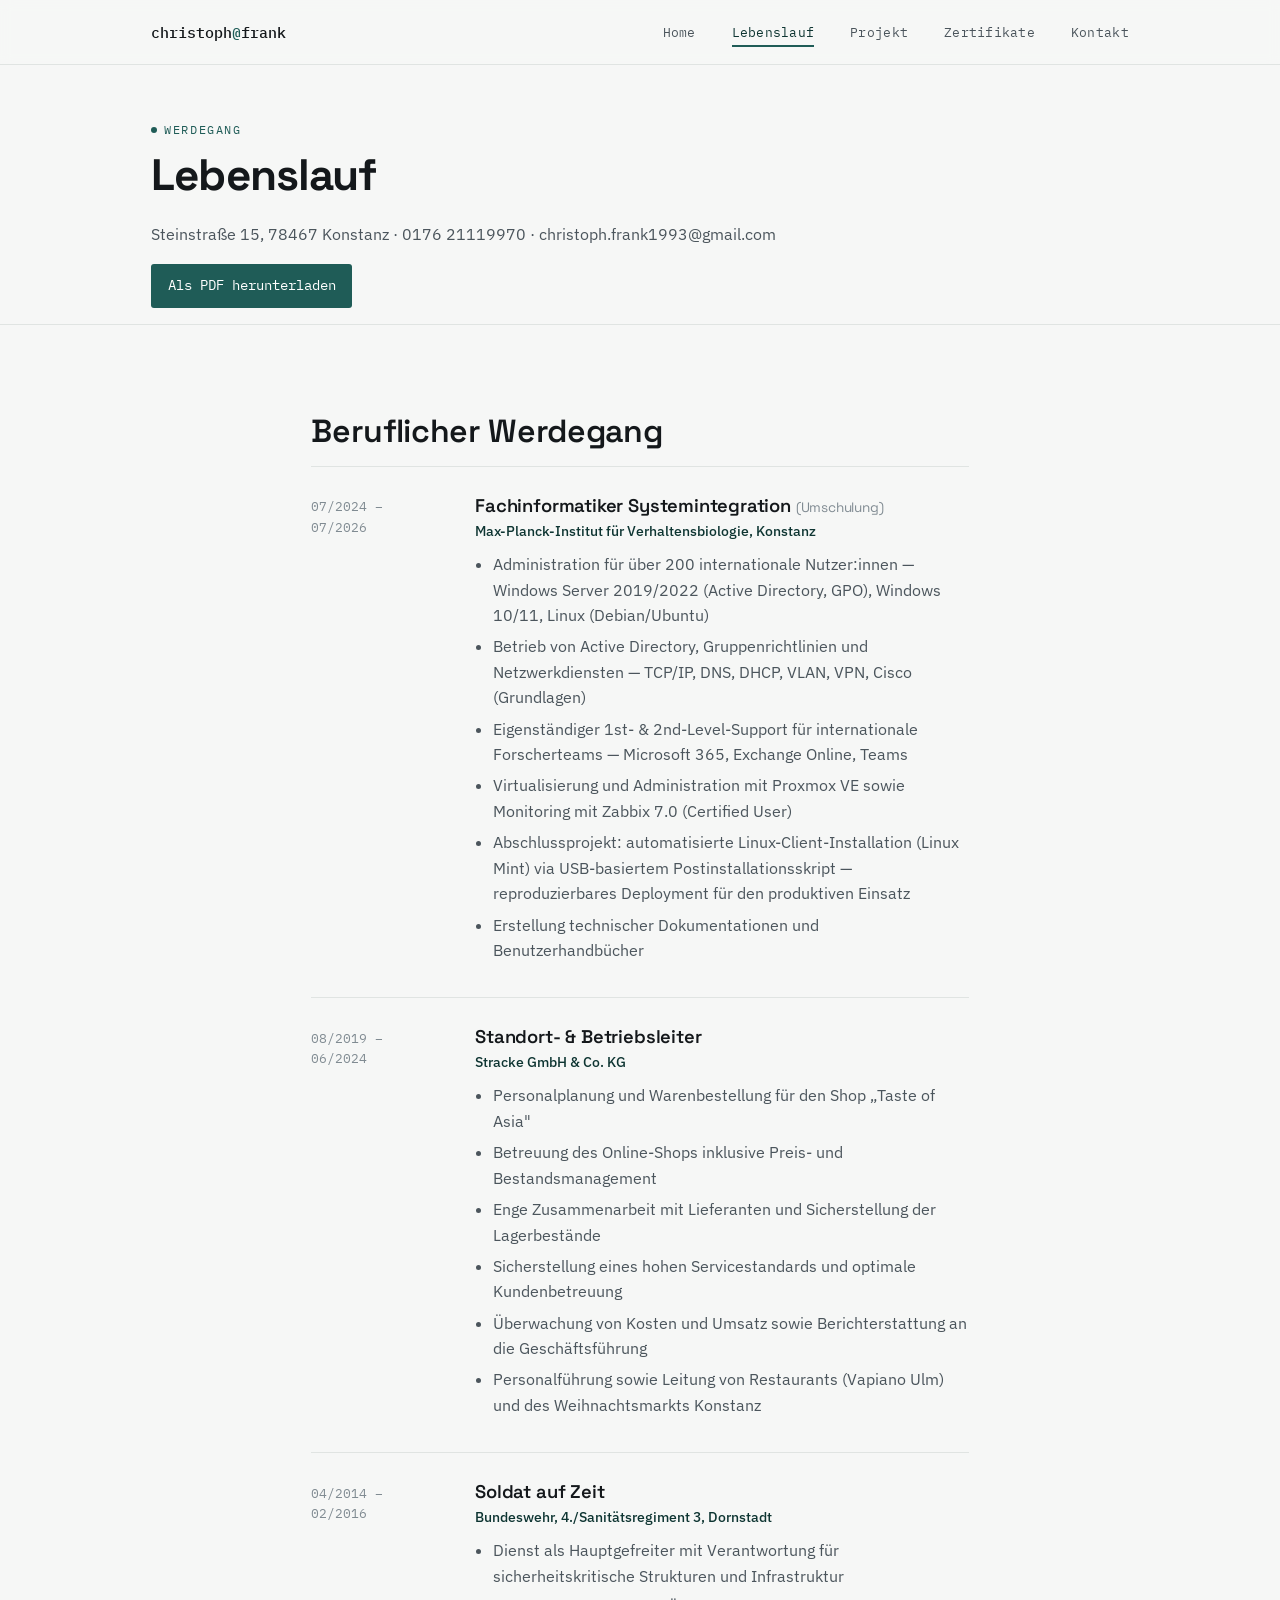
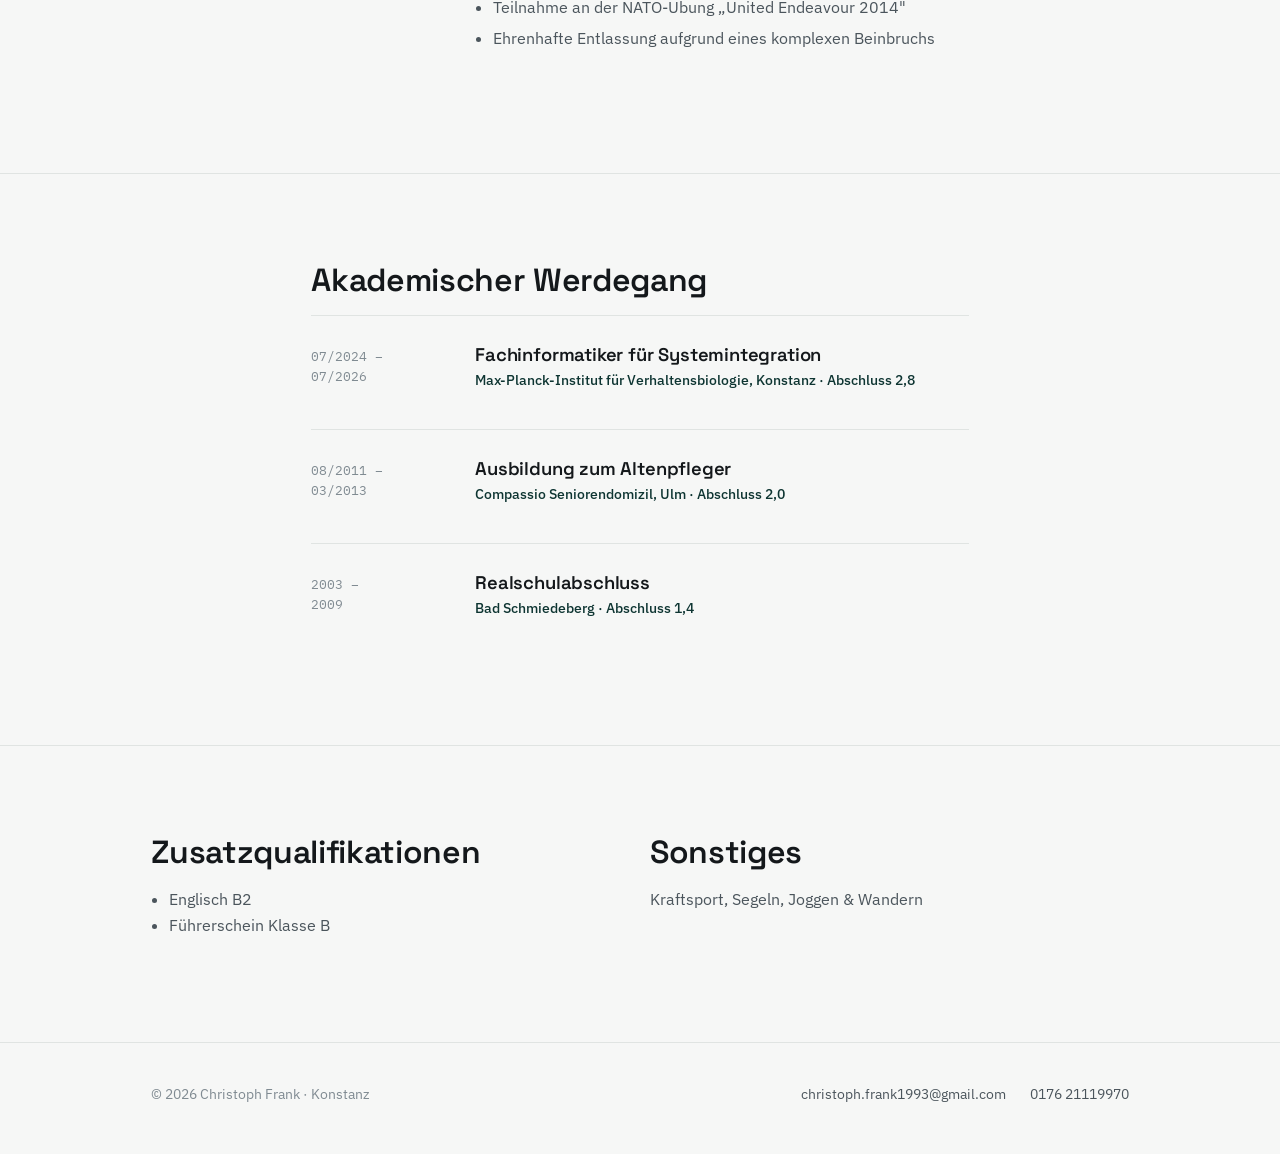
==== lebenslauf.html @ 6ffcef58 "Initial portfolio site" ====
<!DOCTYPE html>
<html lang="de">
<head>
<meta charset="UTF-8">
<meta name="viewport" content="width=device-width, initial-scale=1.0">
<title>Lebenslauf — Christoph Frank</title>
<link rel="preconnect" href="https://fonts.googleapis.com">
<link rel="preconnect" href="https://fonts.gstatic.com" crossorigin>
<link href="https://fonts.googleapis.com/css2?family=Space+Grotesk:wght@500;600;700&family=IBM+Plex+Sans:wght@400;500;600&family=IBM+Plex+Mono:wght@400;500&display=swap" rel="stylesheet">
<link rel="stylesheet" href="style.css">
</head>
<body>

<nav class="site-nav">
  <div class="wrap">
    <a href="index.html" class="brand">christoph<span>@</span>frank</a>
    <button class="nav-toggle" aria-label="Menü öffnen" aria-expanded="false">Menü ▾</button>
    <ul class="nav-links">
      <li><a href="index.html">Home</a></li>
      <li><a href="lebenslauf.html" class="active">Lebenslauf</a></li>
      <li><a href="projekt.html">Projekt</a></li>
      <li><a href="zertifikate.html">Zertifikate</a></li>
      <li><a href="mailto:christoph.frank1993@gmail.com">Kontakt</a></li>
    </ul>
  </div>
</nav>

<main>

  <section class="page-hero">
    <div class="wrap">
      <p class="eyebrow">Werdegang</p>
      <h1 style="font-size:clamp(2rem,4vw,2.75rem);">Lebenslauf</h1>
      <p class="narrow">Steinstraße 15, 78467 Konstanz · 0176 21119970 · christoph.frank1993@gmail.com</p>
      <div class="btn-row">
        <a href="assets/Lebenslauf_Frank_Christoph.pdf" class="btn btn-primary" download>Als PDF herunterladen</a>
      </div>
    </div>
  </section>

  <!-- BERUFLICHER WERDEGANG -->
  <section class="section-line">
    <div class="wrap narrow">
      <h2>Beruflicher Werdegang</h2>

      <div class="timeline-item">
        <div class="timeline-date mono">07/2024 –<br>07/2026</div>
        <div class="timeline-body">
          <h3>Fachinformatiker Systemintegration <span style="font-weight:400; color:var(--ink-faint); font-size:0.85rem;">(Umschulung)</span></h3>
          <div class="timeline-org">Max-Planck-Institut für Verhaltensbiologie, Konstanz</div>
          <ul>
            <li>Administration für über 200 internationale Nutzer:innen — Windows Server 2019/2022 (Active Directory, GPO), Windows 10/11, Linux (Debian/Ubuntu)</li>
            <li>Betrieb von Active Directory, Gruppenrichtlinien und Netzwerkdiensten — TCP/IP, DNS, DHCP, VLAN, VPN, Cisco (Grundlagen)</li>
            <li>Eigenständiger 1st- &amp; 2nd-Level-Support für internationale Forscherteams — Microsoft 365, Exchange Online, Teams</li>
            <li>Virtualisierung und Administration mit Proxmox VE sowie Monitoring mit Zabbix 7.0 (Certified User)</li>
            <li>Abschlussprojekt: automatisierte Linux-Client-Installation (Linux Mint) via USB-basiertem Postinstallationsskript — reproduzierbares Deployment für den produktiven Einsatz</li>
            <li>Erstellung technischer Dokumentationen und Benutzerhandbücher</li>
          </ul>
        </div>
      </div>

      <div class="timeline-item">
        <div class="timeline-date mono">08/2019 –<br>06/2024</div>
        <div class="timeline-body">
          <h3>Standort- &amp; Betriebsleiter</h3>
          <div class="timeline-org">Stracke GmbH &amp; Co. KG</div>
          <ul>
            <li>Personalplanung und Warenbestellung für den Shop „Taste of Asia"</li>
            <li>Betreuung des Online-Shops inklusive Preis- und Bestandsmanagement</li>
            <li>Enge Zusammenarbeit mit Lieferanten und Sicherstellung der Lagerbestände</li>
            <li>Sicherstellung eines hohen Servicestandards und optimale Kundenbetreuung</li>
            <li>Überwachung von Kosten und Umsatz sowie Berichterstattung an die Geschäftsführung</li>
            <li>Personalführung sowie Leitung von Restaurants (Vapiano Ulm) und des Weihnachtsmarkts Konstanz</li>
          </ul>
        </div>
      </div>

      <div class="timeline-item">
        <div class="timeline-date mono">04/2014 –<br>02/2016</div>
        <div class="timeline-body">
          <h3>Soldat auf Zeit</h3>
          <div class="timeline-org">Bundeswehr, 4./Sanitätsregiment 3, Dornstadt</div>
          <ul>
            <li>Dienst als Hauptgefreiter mit Verantwortung für sicherheitskritische Strukturen und Infrastruktur</li>
            <li>Teilnahme an der NATO-Übung „United Endeavour 2014"</li>
            <li>Ehrenhafte Entlassung aufgrund eines komplexen Beinbruchs</li>
          </ul>
        </div>
      </div>
    </div>
  </section>

  <!-- AKADEMISCHER WERDEGANG -->
  <section class="section-line">
    <div class="wrap narrow">
      <h2>Akademischer Werdegang</h2>

      <div class="timeline-item">
        <div class="timeline-date mono">07/2024 –<br>07/2026</div>
        <div class="timeline-body">
          <h3>Fachinformatiker für Systemintegration</h3>
          <div class="timeline-org">Max-Planck-Institut für Verhaltensbiologie, Konstanz · Abschluss 2,8</div>
        </div>
      </div>

      <div class="timeline-item">
        <div class="timeline-date mono">08/2011 –<br>03/2013</div>
        <div class="timeline-body">
          <h3>Ausbildung zum Altenpfleger</h3>
          <div class="timeline-org">Compassio Seniorendomizil, Ulm · Abschluss 2,0</div>
        </div>
      </div>

      <div class="timeline-item">
        <div class="timeline-date mono">2003 –<br>2009</div>
        <div class="timeline-body">
          <h3>Realschulabschluss</h3>
          <div class="timeline-org">Bad Schmiedeberg · Abschluss 1,4</div>
        </div>
      </div>
    </div>
  </section>

  <!-- ZUSATZ -->
  <section class="section-line">
    <div class="wrap grid-2">
      <div>
        <h2>Zusatzqualifikationen</h2>
        <ul style="color:var(--ink-soft); padding-left:1.1em;">
          <li>Englisch B2</li>
          <li>Führerschein Klasse B</li>
        </ul>
      </div>
      <div>
        <h2>Sonstiges</h2>
        <p>Kraftsport, Segeln, Joggen &amp; Wandern</p>
      </div>
    </div>
  </section>

</main>

<footer>
  <div class="wrap">
    <div>© 2026 Christoph Frank · Konstanz</div>
    <div style="display:flex; gap:1.5rem; flex-wrap:wrap;">
      <a href="mailto:christoph.frank1993@gmail.com">christoph.frank1993@gmail.com</a>
      <a href="tel:+4917621119970">0176 21119970</a>
    </div>
  </div>
</footer>

<script>
  const toggle = document.querySelector('.nav-toggle');
  const links = document.querySelector('.nav-links');
  if (toggle) {
    toggle.addEventListener('click', () => {
      const open = links.classList.toggle('open');
      toggle.setAttribute('aria-expanded', open);
    });
  }
</script>
</body>
</html>
---- style.css ----
/* ============================================================
   Christoph Frank — Portfolio
   Design tokens: cool paper background, petrol accent, amber status,
   Space Grotesk (display) + IBM Plex Sans (body) + IBM Plex Mono (system/labels)
   ============================================================ */

:root {
  --bg:        #F6F7F6;
  --surface:   #FFFFFF;
  --ink:       #14181B;
  --ink-soft:  #4B555C;
  --ink-faint: #808B92;
  --line:      #E0E4E2;
  --line-soft: #EBEDEB;
  --accent:    #1F5C57;
  --accent-ink:#0E3532;
  --accent-tint:#E7EEEC;
  --signal:    #C1791E;
  --signal-tint:#FBF0E1;
  --radius:    3px;
  --measure:   68ch;
  --gutter:    clamp(1.25rem, 4vw, 3.5rem);
}

* { box-sizing: border-box; }

html {
  scroll-behavior: smooth;
}

@media (prefers-reduced-motion: reduce) {
  html { scroll-behavior: auto; }
  * { animation: none !important; transition: none !important; }
}

body {
  margin: 0;
  background: var(--bg);
  color: var(--ink);
  font-family: "IBM Plex Sans", system-ui, sans-serif;
  font-size: 16px;
  line-height: 1.6;
  -webkit-font-smoothing: antialiased;
}

h1, h2, h3, h4 {
  font-family: "Space Grotesk", "IBM Plex Sans", sans-serif;
  font-weight: 600;
  line-height: 1.15;
  letter-spacing: -0.01em;
  margin: 0 0 0.5em;
  color: var(--ink);
}

h1 { font-size: clamp(2.25rem, 5vw, 3.4rem); font-weight: 700; letter-spacing: -0.02em; }
h2 { font-size: clamp(1.5rem, 3vw, 2rem); }
h3 { font-size: 1.15rem; }

p { margin: 0 0 1em; color: var(--ink-soft); }
a { color: var(--accent-ink); }
strong { color: var(--ink); }

.mono {
  font-family: "IBM Plex Mono", ui-monospace, monospace;
}

.eyebrow {
  font-family: "IBM Plex Mono", monospace;
  font-size: 0.72rem;
  letter-spacing: 0.14em;
  text-transform: uppercase;
  color: var(--accent);
  display: flex;
  align-items: center;
  gap: 0.6em;
  margin-bottom: 0.9em;
}

.eyebrow::before {
  content: "";
  width: 6px;
  height: 6px;
  border-radius: 50%;
  background: var(--accent);
  display: inline-block;
}

/* ---------- Layout shells ---------- */

.wrap {
  max-width: 1080px;
  margin: 0 auto;
  padding: 0 var(--gutter);
}

.narrow {
  max-width: 760px;
}

section {
  padding: clamp(3rem, 7vw, 5.5rem) 0;
}

.section-line {
  border-top: 1px solid var(--line);
}

/* ---------- Nav ---------- */

.site-nav {
  position: sticky;
  top: 0;
  z-index: 20;
  background: rgba(246, 247, 246, 0.88);
  backdrop-filter: blur(6px);
  border-bottom: 1px solid var(--line);
}

.site-nav .wrap {
  display: flex;
  align-items: center;
  justify-content: space-between;
  height: 64px;
}

.brand {
  font-family: "IBM Plex Mono", monospace;
  font-size: 0.95rem;
  color: var(--ink);
  text-decoration: none;
  font-weight: 500;
}
.brand span { color: var(--accent); }

.nav-links {
  display: flex;
  gap: clamp(1rem, 3vw, 2.25rem);
  list-style: none;
  margin: 0;
  padding: 0;
}

.nav-links a {
  font-family: "IBM Plex Mono", monospace;
  font-size: 0.82rem;
  text-decoration: none;
  color: var(--ink-soft);
  letter-spacing: 0.02em;
  padding: 4px 0;
  border-bottom: 2px solid transparent;
  transition: color 0.15s ease, border-color 0.15s ease;
}

.nav-links a:hover { color: var(--ink); }
.nav-links a.active {
  color: var(--accent-ink);
  border-bottom-color: var(--accent);
}

.nav-toggle { display: none; }

@media (max-width: 640px) {
  .nav-links {
    position: fixed;
    inset: 64px 0 auto 0;
    background: var(--surface);
    border-bottom: 1px solid var(--line);
    flex-direction: column;
    padding: 1rem var(--gutter) 1.5rem;
    gap: 1rem;
    transform: translateY(-8px);
    opacity: 0;
    pointer-events: none;
    transition: opacity 0.15s ease, transform 0.15s ease;
  }
  .nav-links.open {
    opacity: 1;
    transform: translateY(0);
    pointer-events: auto;
  }
  .nav-toggle {
    display: inline-flex;
    align-items: center;
    gap: 0.4em;
    font-family: "IBM Plex Mono", monospace;
    font-size: 0.8rem;
    background: none;
    border: 1px solid var(--line);
    border-radius: var(--radius);
    padding: 0.4em 0.7em;
    color: var(--ink);
    cursor: pointer;
  }
}

/* ---------- Buttons ---------- */

.btn {
  display: inline-flex;
  align-items: center;
  gap: 0.5em;
  font-family: "IBM Plex Mono", monospace;
  font-size: 0.85rem;
  text-decoration: none;
  padding: 0.75em 1.15em;
  border-radius: var(--radius);
  border: 1px solid transparent;
  transition: background 0.15s ease, color 0.15s ease, border-color 0.15s ease;
}

.btn-primary {
  background: var(--accent);
  color: #fff;
}
.btn-primary:hover { background: var(--accent-ink); }

.btn-ghost {
  border-color: var(--line);
  color: var(--ink);
}
.btn-ghost:hover { border-color: var(--accent); color: var(--accent-ink); }

.btn-row {
  display: flex;
  flex-wrap: wrap;
  gap: 0.75rem;
}

/* ---------- Signature element: system status card ---------- */

.sysinfo {
  background: var(--ink);
  color: #E9EDEC;
  border-radius: 6px;
  padding: 1.5rem 1.75rem;
  font-family: "IBM Plex Mono", monospace;
  font-size: 0.86rem;
  box-shadow: 0 20px 40px -24px rgba(14, 24, 22, 0.45);
}

.sysinfo .prompt {
  color: #7FBDA8;
  margin-bottom: 1rem;
}
.sysinfo .prompt .cmd { color: #E9EDEC; }

.sysinfo dl {
  display: grid;
  grid-template-columns: max-content 1fr;
  gap: 0.5rem 1.5rem;
  margin: 0;
}
.sysinfo dt { color: #7F9490; }
.sysinfo dd { margin: 0; color: #E9EDEC; }
.sysinfo .dot {
  display: inline-block;
  width: 7px; height: 7px;
  border-radius: 50%;
  background: #7FBDA8;
  margin-right: 0.5em;
}

/* ---------- Cards / grids ---------- */

.card {
  background: var(--surface);
  border: 1px solid var(--line);
  border-radius: var(--radius);
  padding: 1.5rem 1.6rem;
}

.grid-2 { display: grid; grid-template-columns: 1fr 1fr; gap: 1.25rem; }
.grid-3 { display: grid; grid-template-columns: repeat(3, 1fr); gap: 1.25rem; }
@media (max-width: 760px) {
  .grid-2, .grid-3 { grid-template-columns: 1fr; }
}

.skill-group h4 {
  font-family: "IBM Plex Mono", monospace;
  font-size: 0.78rem;
  letter-spacing: 0.08em;
  text-transform: uppercase;
  color: var(--accent);
  margin-bottom: 0.7em;
}
.skill-group ul {
  list-style: none;
  margin: 0; padding: 0;
  color: var(--ink-soft);
  font-size: 0.94rem;
}
.skill-group li {
  padding: 0.35em 0;
  border-top: 1px solid var(--line-soft);
}
.skill-group li:first-child { border-top: none; }

/* ---------- Stat blocks ---------- */

.stat {
  font-family: "Space Grotesk", sans-serif;
  font-weight: 700;
  font-size: 2.3rem;
  color: var(--accent-ink);
  line-height: 1;
}
.stat-label {
  font-family: "IBM Plex Mono", monospace;
  font-size: 0.78rem;
  color: var(--ink-faint);
  margin-top: 0.5em;
}

/* ---------- Timeline (Lebenslauf) ---------- */

.timeline-item {
  display: grid;
  grid-template-columns: 140px 1fr;
  gap: 1.5rem;
  padding: 1.75rem 0;
  border-top: 1px solid var(--line);
}
.timeline-item:first-child { border-top: none; }
.timeline-date {
  font-family: "IBM Plex Mono", monospace;
  font-size: 0.8rem;
  color: var(--ink-faint);
  padding-top: 0.2em;
}
.timeline-body h3 { margin-bottom: 0.15em; }
.timeline-org {
  font-size: 0.9rem;
  color: var(--accent-ink);
  margin-bottom: 0.7em;
  font-weight: 500;
}
.timeline-body ul {
  margin: 0.5em 0 0;
  padding-left: 1.1em;
  color: var(--ink-soft);
}
.timeline-body li { margin-bottom: 0.35em; }

@media (max-width: 640px) {
  .timeline-item { grid-template-columns: 1fr; gap: 0.4rem; }
}

/* ---------- Certificate cards ---------- */

.cert-card {
  display: flex;
  flex-direction: column;
  gap: 0.9rem;
  background: var(--surface);
  border: 1px solid var(--line);
  border-radius: var(--radius);
  padding: 1.5rem;
}
.cert-card .cert-issuer {
  font-family: "IBM Plex Mono", monospace;
  font-size: 0.74rem;
  letter-spacing: 0.06em;
  text-transform: uppercase;
  color: var(--ink-faint);
}
.cert-card h3 { margin-bottom: 0.1em; }
.cert-card .cert-date {
  font-size: 0.85rem;
  color: var(--ink-faint);
}

/* ---------- Footer ---------- */

footer {
  border-top: 1px solid var(--line);
  padding: 2.5rem 0 3rem;
}
footer .wrap {
  display: flex;
  flex-wrap: wrap;
  justify-content: space-between;
  gap: 1.5rem;
  font-size: 0.88rem;
  color: var(--ink-faint);
}
footer a { color: var(--ink-soft); text-decoration: none; }
footer a:hover { color: var(--accent-ink); }

/* ---------- Hero ---------- */

.hero {
  display: grid;
  grid-template-columns: 1.15fr 0.85fr;
  gap: clamp(2rem, 5vw, 4rem);
  align-items: center;
  padding-top: clamp(2.5rem, 6vw, 4rem);
}
.hero-photo {
  width: 100%;
  aspect-ratio: 3 / 4;
  object-fit: cover;
  border-radius: 6px;
  border: 1px solid var(--line);
  background: var(--surface);
}
@media (max-width: 760px) {
  .hero { grid-template-columns: 1fr; }
  .hero-photo { max-width: 260px; }
}

.tag-row {
  display: flex;
  flex-wrap: wrap;
  gap: 0.5rem;
  margin: 1.25rem 0 1.75rem;
}
.tag {
  font-family: "IBM Plex Mono", monospace;
  font-size: 0.76rem;
  border: 1px solid var(--line);
  border-radius: 999px;
  padding: 0.35em 0.85em;
  color: var(--ink-soft);
  background: var(--surface);
}

/* ---------- Page hero (sub pages) ---------- */

.page-hero {
  padding: clamp(2.5rem, 5vw, 3.5rem) 0 1rem;
}

/* ---------- Project stat strip ---------- */

.stat-strip {
  display: grid;
  grid-template-columns: repeat(4, 1fr);
  gap: 1.5rem;
  padding: 2rem 0;
  border-top: 1px solid var(--line);
  border-bottom: 1px solid var(--line);
}
@media (max-width: 760px) {
  .stat-strip { grid-template-columns: repeat(2, 1fr); }
}
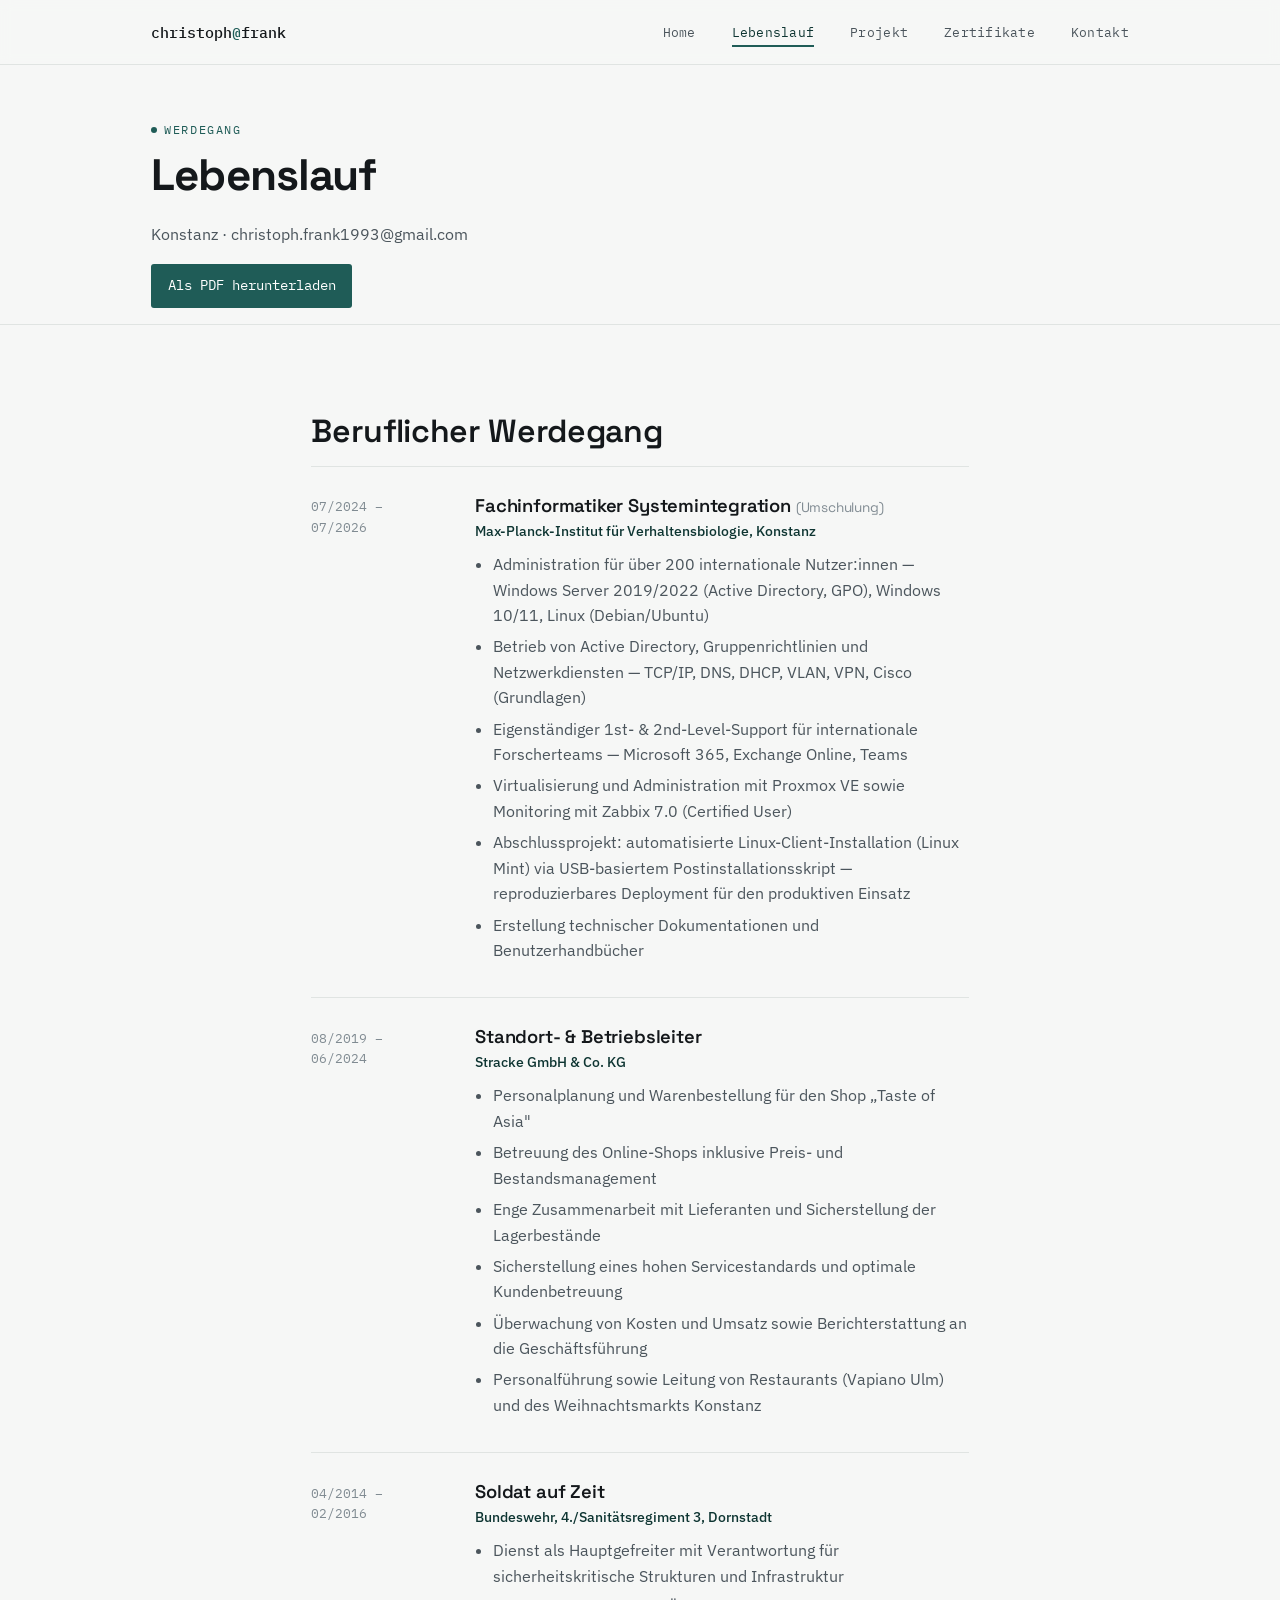
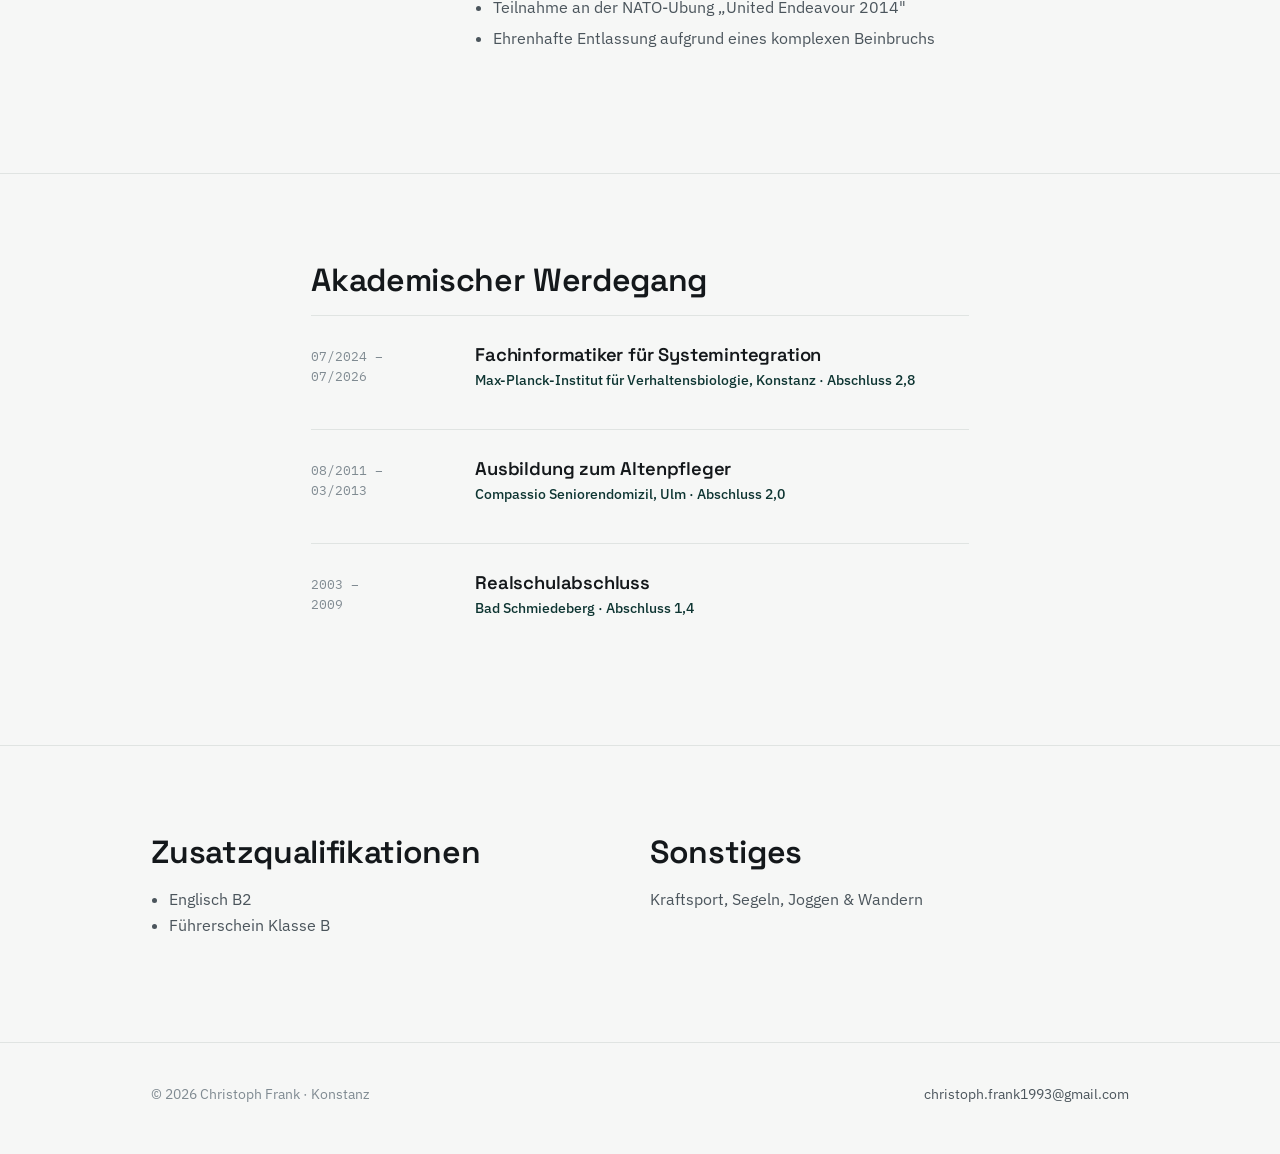
==== commit 0a78eff2: "Remove contact details, fix dates and figures" ====
--- a/lebenslauf.html
+++ b/lebenslauf.html
@@ -3,6 +3,7 @@
 <head>
 <meta charset="UTF-8">
 <meta name="viewport" content="width=device-width, initial-scale=1.0">
+<meta name="robots" content="noindex, nofollow">
 <title>Lebenslauf — Christoph Frank</title>
 <link rel="preconnect" href="https://fonts.googleapis.com">
 <link rel="preconnect" href="https://fonts.gstatic.com" crossorigin>
@@ -31,7 +32,7 @@
     <div class="wrap">
       <p class="eyebrow">Werdegang</p>
       <h1 style="font-size:clamp(2rem,4vw,2.75rem);">Lebenslauf</h1>
-      <p class="narrow">Steinstraße 15, 78467 Konstanz · 0176 21119970 · christoph.frank1993@gmail.com</p>
+      <p class="narrow">Konstanz · christoph.frank1993@gmail.com</p>
       <div class="btn-row">
         <a href="assets/Lebenslauf_Frank_Christoph.pdf" class="btn btn-primary" download>Als PDF herunterladen</a>
       </div>
@@ -145,7 +146,6 @@
     <div>© 2026 Christoph Frank · Konstanz</div>
     <div style="display:flex; gap:1.5rem; flex-wrap:wrap;">
       <a href="mailto:christoph.frank1993@gmail.com">christoph.frank1993@gmail.com</a>
-      <a href="tel:+4917621119970">0176 21119970</a>
     </div>
   </div>
 </footer>
